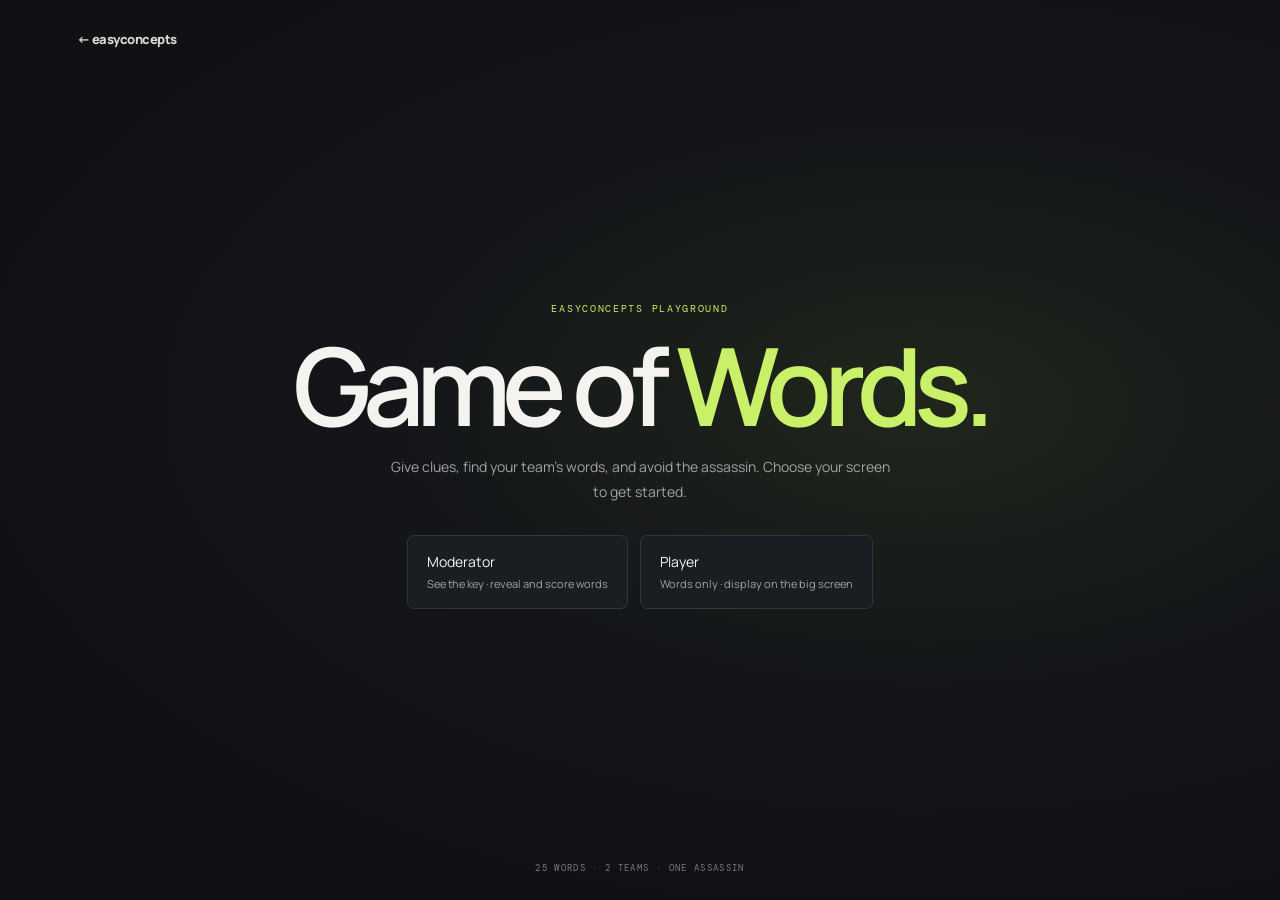
==== games/codewords/index.html @ 64532632 "Create modular Easyconcepts website and Games section" ====
<!doctype html>
<html lang="en">
<head>
  <meta charset="utf-8">
  <meta name="viewport" content="width=device-width, initial-scale=1">
  <meta name="theme-color" content="#101114">
  <meta name="description" content="Play Game of Words, a team word-guessing game by Easyconcepts.">
  <title>Game of Words — Easyconcepts</title>
  <link rel="stylesheet" href="../../css/styles.css">
  <link rel="stylesheet" href="../../css/game.css">
</head>
<body class="game-page player">
  <main class="game-shell">
    <section id="chooser" class="game-overlay">
      <a class="game-brand" href="../../">← easyconcepts</a>
      <div class="chooser-content"><p class="game-kicker">EASYCONCEPTS PLAYGROUND</p><h1>Game of <span>Words.</span></h1><p class="game-intro">Give clues, find your team’s words, and avoid the assassin. Choose your screen to get started.</p>
        <div class="role-choices"><button class="role-choice" data-role="moderator">Moderator <small>See the key · reveal and score words</small></button><button class="role-choice" data-role="player">Player <small>Words only · display on the big screen</small></button></div>
      </div>
      <span class="game-footnote">25 WORDS · 2 TEAMS · ONE ASSASSIN</span>
    </section>
    <section id="app" class="game-app" hidden>
      <header class="game-header">
        <a class="game-brand" href="../../">e<span>.</span> easyconcepts</a>
        <div id="team1" class="score-team team-one"><span>TEAM 1</span><strong id="s1">0</strong></div>
        <div class="game-status"><div id="status" aria-live="polite">&nbsp;</div><div id="target"></div></div>
        <div id="team2" class="score-team team-two"><span>TEAM 2</span><strong id="s2">0</strong></div>
        <a class="home-link" href="../../">Back to site ↗</a>
      </header>
      <main id="grid" class="word-grid" aria-label="Game board"></main>
      <footer id="controls" class="game-controls" hidden>
        <label for="listSel">Word list</label><select id="listSel"></select>
        <button id="newGame" class="game-button button-accent">New game</button><button id="openPlayer" class="game-button">Open player screen</button>
        <span class="controls-spacer"></span><span id="remaining" class="remaining"></span>
      </footer>
    </section>
    <section id="assassinModal" class="game-overlay modal-overlay" hidden>
      <div class="assassin-dialog"><span class="assassin-mark">!</span><p class="game-kicker">DANGER REVEALED</p><h2>Assassin!</h2><p>Which team is playing? That team loses 20 points and the target drops to 80.</p><div class="role-choices"><button class="role-choice team-pick" data-team="1">Team 1</button><button class="role-choice team-pick" data-team="2">Team 2</button></div></div>
    </section>
  </main>
  <script type="module" src="../../js/game.js"></script>
</body>
</html>
---- css/styles.css ----
@import url('https://fonts.googleapis.com/css2?family=DM+Mono:wght@400;500&family=Manrope:wght@400;500;600;700;800&display=swap');
:root{color-scheme:dark;--bg:#101114;--panel:#17191e;--panel-2:#1d2026;--line:#2b2e35;--ink:#f4f3ef;--muted:#a2a3a5;--dim:#777a80;--lime:#c8f169;--blue:#77c7ed;--gold:#ffbf54;--red:#f17878;--mono:'DM Mono',monospace;--sans:'Manrope',system-ui,sans-serif}
*{box-sizing:border-box}html{scroll-behavior:smooth;scroll-padding-top:90px}body{margin:0;background:var(--bg);color:var(--ink);font-family:var(--sans);font-size:16px;line-height:1.55}a{color:inherit;text-decoration:none}button,select{font:inherit}::selection{background:var(--lime);color:#101114}.site-header{height:78px;padding:0 clamp(20px,7vw,112px);display:flex;align-items:center;justify-content:space-between;border-bottom:1px solid #ffffff0d;position:sticky;top:0;z-index:10;background:#101114eF;backdrop-filter:blur(16px)}.brand{display:inline-flex;align-items:center;gap:10px;font-weight:800;letter-spacing:-.04em}.brand-mark{display:grid;place-items:center;width:34px;height:34px;border-radius:10px;background:var(--lime);color:#12140f;font-size:23px;line-height:1;font-weight:800}.brand-mark span{color:#718c38}.site-nav{display:flex;gap:36px;font-size:13px;color:var(--muted)}.site-nav a:hover,.text-link:hover{color:var(--lime)}.header-cta{font-size:13px;font-weight:700;border:1px solid var(--line);border-radius:100px;padding:10px 16px}.header-cta span{color:var(--lime);margin-left:8px}.section-wrap{padding-left:clamp(22px,10vw,160px);padding-right:clamp(22px,10vw,160px)}.hero{min-height:665px;display:grid;grid-template-columns:1.1fr .9fr;align-items:center;position:relative;padding-top:74px;padding-bottom:100px;overflow:hidden}.eyebrow{font:11px/1.5 var(--mono);letter-spacing:.13em;color:var(--muted);margin:0 0 22px}.status-dot{display:inline-block;width:7px;height:7px;border-radius:50%;background:var(--lime);box-shadow:0 0 12px #c8f16988;margin-right:8px;vertical-align:1px}.hero h1{font-size:clamp(56px,8.4vw,112px);line-height:.98;letter-spacing:-.075em;margin:0;font-weight:600}.accent-text{color:var(--lime)}.hero-description{max-width:510px;margin:27px 0 28px;color:var(--muted);font-size:16px;line-height:1.8}.hero-actions{display:flex;align-items:center;gap:24px}.button{display:inline-flex;align-items:center;gap:15px;padding:13px 18px;border-radius:6px;font-size:13px;font-weight:800;transition:transform .2s,background .2s}.button:hover{transform:translateY(-2px)}.button-primary{background:var(--lime);color:#16190f}.button-primary:hover{background:#d7ff83}.text-link{font-size:13px;font-weight:700}.text-link span{color:var(--lime);margin-left:6px}.hero-art{width:min(39vw,460px);aspect-ratio:1;justify-self:end;position:relative;display:grid;place-items:center}.orbit{position:absolute;border:1px solid #ffffff17;border-radius:50%;transform:rotate(-25deg)}.orbit-one{width:93%;height:59%}.orbit-two{width:68%;height:100%;transform:rotate(36deg)}.orbit-three{width:94%;height:94%;border-style:dashed;opacity:.5}.art-core{width:38%;aspect-ratio:1;border-radius:36% 64% 58% 42% / 43% 41% 59% 57%;background:var(--lime);color:#1b2012;display:flex;flex-direction:column;justify-content:center;align-items:center;transform:rotate(-12deg);box-shadow:0 0 90px #c8f16930}.art-core span{font-size:clamp(20px,3vw,34px);font-weight:800;letter-spacing:-.08em}.art-core strong{font:22px var(--mono);margin-top:5px}.art-label{position:absolute;font:10px var(--mono);letter-spacing:.12em;color:var(--muted)}.label-one{top:12%;left:17%}.label-two{right:1%;top:48%}.label-three{bottom:8%;left:35%}.art-star{position:absolute;color:var(--lime);font-size:22px}.star-one{right:18%;top:12%}.star-two{left:6%;bottom:28%;font-size:14px}.star-three{right:13%;bottom:18%;font-size:12px;color:var(--blue)}.scroll-note{position:absolute;bottom:31px;left:clamp(22px,10vw,160px);font:9px var(--mono);letter-spacing:.12em;color:var(--dim);display:flex;align-items:center;gap:10px}.scroll-note span{height:30px;width:1px;background:var(--lime)}.intro-section{border-top:1px solid #ffffff12;padding-top:100px;padding-bottom:115px}.intro-grid{display:grid;grid-template-columns:1.4fr .6fr;gap:70px;align-items:end}.intro-grid h2,.section-heading h2{font-size:clamp(32px,4.2vw,55px);line-height:1.12;letter-spacing:-.055em;font-weight:600;margin:0}.muted-text{color:#666a70}.intro-grid>p,.section-heading>p{color:var(--muted);font-size:14px;line-height:1.85;margin:0 0 4px;max-width:360px}.work-section{padding-top:90px;padding-bottom:110px;background:#15171a}.section-heading{display:flex;align-items:end;justify-content:space-between;gap:30px;margin-bottom:43px}.section-heading .eyebrow{margin-bottom:16px}.work-grid{display:grid;grid-template-columns:repeat(3,1fr);gap:14px}.work-card{position:relative;min-height:270px;padding:24px;border:1px solid var(--line);background:var(--bg);border-radius:8px;transition:border-color .2s,transform .2s}.work-card:hover{border-color:#c8f16970;transform:translateY(-4px)}.card-index{font:10px var(--mono);letter-spacing:.1em;color:var(--dim)}.work-icon{width:46px;height:46px;border-radius:12px;display:grid;place-items:center;margin-top:27px;font-size:23px}.icon-spark{color:var(--lime);background:#c8f16915}.icon-shape{color:var(--blue);background:#77c7ed15}.icon-play{color:var(--gold);background:#ffbf5415}.work-card h3{margin:22px 0 8px;font-size:17px;letter-spacing:-.03em}.work-card p{max-width:290px;margin:0;color:var(--muted);font-size:12px;line-height:1.8}.card-arrow{position:absolute;right:22px;top:20px;color:var(--dim)}.games-section{padding-top:112px;padding-bottom:118px}.game-feature{display:grid;grid-template-columns:1fr 1fr;border:1px solid var(--line);border-radius:10px;overflow:hidden;background:var(--panel)}.game-preview{min-height:340px;padding:22px;background:radial-gradient(ellipse at 50% 45%,#27302a 0%,#191c1c 48%,#15171a 100%);display:flex;flex-direction:column;justify-content:center;gap:20px}.preview-top{position:absolute;align-self:flex-start;display:flex;gap:5px;transform:translateY(-140px)}.preview-top span{width:6px;height:6px;border-radius:50%;background:#656a6c}.preview-score{display:flex;justify-content:space-between;align-items:center;max-width:450px;width:100%;margin:auto auto 0;font:8px var(--mono);color:var(--muted)}.preview-score b{display:flex;flex-direction:column;gap:4px}.preview-score b:first-child strong{color:var(--gold);font-size:16px}.preview-score b:last-child{text-align:right}.preview-score b:last-child strong{color:var(--blue);font-size:16px}.preview-score i{font-style:normal;color:var(--lime);letter-spacing:.12em}.preview-grid{display:grid;grid-template-columns:repeat(3,1fr);gap:7px;max-width:450px;width:100%;margin:0 auto auto}.preview-grid span{min-height:48px;display:grid;place-items:center;border:1px solid #34383b;border-radius:4px;background:#202326;color:#e8e8e2;font:9px var(--mono);letter-spacing:.06em}.preview-grid .tile-blue{background:#397c94;color:#0d1b20;border-color:#70c7e9}.preview-grid .tile-gold{background:#b18a37;color:#20190b;border-color:#ffd36b}.preview-grid .tile-red{background:#9e4b4b;color:#210e0e;border-color:#e57676}.game-info{padding:clamp(28px,5vw,60px);align-self:center}.game-info .eyebrow{font-size:9px;color:var(--lime)}.game-info h3{font-size:clamp(30px,4vw,44px);letter-spacing:-.06em;margin:0 0 14px}.game-info>p:not(.eyebrow){color:var(--muted);font-size:13px;line-height:1.9;max-width:430px}.game-tags{display:flex;gap:7px;flex-wrap:wrap;margin:23px 0 27px}.game-tags span{font:9px var(--mono);color:#b4b7b1;padding:7px 9px;border:1px solid var(--line);border-radius:4px}.coming-soon{margin-top:23px;color:var(--dim);font-size:11px}.contact-section{padding-top:100px;padding-bottom:105px;background:var(--lime);color:#171a12}.contact-section .eyebrow{color:#485237}.contact-section h2{font-size:clamp(52px,8vw,95px);line-height:.98;letter-spacing:-.075em;margin:0 0 28px}.contact-section .accent-text{color:#758e3b}.button-light{background:#171a12;color:#f5f4ed}.button-light:hover{background:#303625}.site-footer{min-height:104px;padding:22px clamp(22px,10vw,160px);display:flex;align-items:center;justify-content:space-between;gap:20px;color:var(--dim);font-size:10px}.site-footer .brand{color:var(--ink);font-size:13px}.site-footer .brand-mark{width:28px;height:28px;font-size:19px}.site-footer p{margin:0}.site-footer>span{font-family:var(--mono)}
@media(max-width:800px){.hero{min-height:auto;grid-template-columns:1fr;padding-top:90px;padding-bottom:105px}.hero-art{position:absolute;width:43vw;right:4vw;top:100px;opacity:.58;z-index:-1}.hero-copy{max-width:590px}.hero-description{max-width:440px}.intro-grid{grid-template-columns:1fr;gap:22px}.intro-grid>p{max-width:530px}.work-grid{grid-template-columns:1fr}.work-card{min-height:220px}.work-icon{margin-top:20px}.game-feature{grid-template-columns:1fr}.game-preview{min-height:300px}.section-heading{align-items:flex-start;flex-direction:column}.section-heading>p br{display:none}}@media(max-width:560px){.site-header{height:66px;padding:0 18px}.site-nav{gap:14px;font-size:11px}.site-nav a:nth-child(2){display:none}.brand{gap:7px;font-size:13px}.brand-mark{width:29px;height:29px;font-size:20px}.header-cta{font-size:11px;padding:8px 11px}.hero{padding-top:78px}.hero h1{font-size:clamp(58px,15vw,80px)}.hero-art{width:57vw;right:-5vw;top:110px;opacity:.32}.hero-description{font-size:14px;max-width:95%}.hero-actions{gap:16px;flex-wrap:wrap}.button{font-size:11px}.text-link{font-size:11px}.intro-section,.work-section,.games-section{padding-top:75px;padding-bottom:80px}.intro-grid h2,.section-heading h2{font-size:34px}.work-card{min-height:220px}.game-preview{min-height:260px}.preview-grid span{min-height:40px;font-size:8px}.preview-score{font-size:7px}.game-info{padding:28px 22px}.contact-section{padding-top:75px;padding-bottom:80px}.contact-section h2{font-size:64px}.site-footer{align-items:flex-start;flex-direction:column;padding:25px 22px;gap:12px}.scroll-note{left:22px}}
---- css/game.css ----
/* Shared styles for the Game of Words application. */
body.game-page{--bg:#101114;--panel:#191c22;--line:#30343b;--ink:#f4f3ef;--muted:#a2a3a5;--dim:#777a80;--lime:#c8f169;--blue:#77c7ed;--gold:#ffbf54;--red:#f17878;min-height:100%;height:100dvh;overflow:hidden;background:var(--bg);color:var(--ink);font:14px/1.4 'Manrope',system-ui,sans-serif}.game-page *{box-sizing:border-box}.game-page button,.game-page select{font:inherit}.game-page [hidden]{display:none!important}.game-shell{height:100%;min-height:0}.game-app{height:100%;display:flex;flex-direction:column}.game-overlay{position:fixed;inset:0;z-index:20;display:flex;flex-direction:column;align-items:center;justify-content:center;padding:24px;background:radial-gradient(ellipse at 72% 45%,#20261c 0%,#131519 42%,#101114 75%)}.game-brand{font-size:13px;font-weight:800;letter-spacing:-.04em;color:#d9dad5}.game-brand span{color:var(--lime)}#chooser>.game-brand{position:absolute;top:30px;left:clamp(22px,6vw,90px)}.chooser-content{width:min(760px,100%);text-align:center}.game-kicker{font:10px/1.5 'DM Mono',monospace;letter-spacing:.17em;color:var(--lime)}.chooser-content h1{font-size:clamp(54px,10vw,108px);line-height:.96;letter-spacing:-.075em;margin:17px 0;font-weight:600}.chooser-content h1 span{color:var(--lime)}.game-intro{max-width:510px;margin:0 auto 30px;color:var(--muted);line-height:1.8}.role-choices{display:flex;justify-content:center;gap:12px;flex-wrap:wrap}.role-choice{min-width:220px;padding:16px 19px;border:1px solid var(--line);border-radius:7px;background:#1a1d21;color:var(--ink);text-align:left;font-weight:750;cursor:pointer;transition:border-color .2s,transform .2s}.role-choice:hover{border-color:var(--lime);transform:translateY(-2px)}.role-choice small{display:block;margin-top:5px;color:var(--muted);font-size:11px;font-weight:400}.game-footnote{position:absolute;bottom:26px;font:9px 'DM Mono',monospace;letter-spacing:.15em;color:var(--dim)}.game-header{height:74px;display:flex;align-items:center;gap:clamp(10px,2vw,30px);padding:0 clamp(12px,3vw,42px);border-bottom:1px solid var(--line);flex:0 0 auto}.game-header>.game-brand{flex:0 0 auto}.score-team{display:flex;align-items:baseline;gap:9px;white-space:nowrap}.score-team span{font:9px 'DM Mono',monospace;letter-spacing:.1em;color:var(--muted)}.score-team strong{font-size:clamp(20px,4vh,30px);font-variant-numeric:tabular-nums}.team-one strong{color:var(--gold)}.team-two strong{color:var(--blue)}.game-status{flex:1;min-width:0;text-align:center;color:var(--muted);font-size:12px}.game-status #status.alert{color:#ff8585;font-weight:800}.game-status #target{font:9px 'DM Mono',monospace;color:var(--dim);margin-top:3px}.home-link{font-size:10px;color:var(--muted);white-space:nowrap}.home-link:hover{color:var(--lime)}.word-grid{flex:1;min-height:0;display:grid;grid-template-columns:repeat(5,minmax(0,1fr));grid-template-rows:repeat(5,minmax(0,1fr));gap:clamp(5px,1vw,12px);padding:clamp(8px,1.5vw,18px)}.word-cell{position:relative;display:flex;align-items:center;justify-content:center;overflow:hidden;padding:clamp(4px,1vw,12px);border:1px solid #30343b;border-radius:7px;background:var(--panel);color:var(--ink);text-align:center;font-size:clamp(11px,min(2.6vw,4.5vh),36px);font-weight:750;line-height:1.12;overflow-wrap:anywhere;user-select:none;transition:transform .12s,border-color .12s,background .12s}.word-cell.word-medium .word{font-size:.82em}.word-cell.word-long .word{font-size:.67em}.word-cell.word-extra-long .word{font-size:.52em}.moderator .word-cell{cursor:pointer}.moderator .word-cell:not(:disabled):hover{transform:translateY(-2px);border-color:#e2e5df}.word-cell:focus-visible{outline:2px solid var(--lime);outline-offset:2px}.word-cell .word-tag{position:absolute;left:7px;top:5px;font:8px 'DM Mono',monospace;letter-spacing:.08em;text-transform:uppercase;opacity:.8}.player .word-tag{display:none}.moderator .word-cell.key-t1{background:#47390f;border-color:var(--gold);color:#ffe0a2}.moderator .word-cell.key-t2{background:#153747;border-color:var(--blue);color:#c6edff}.moderator .word-cell.key-assassin{background:#4b2020;border-color:var(--red);color:#ffd0d0}.moderator .word-cell.key-neutral{background:#24272d;border-color:#454a53;color:#c3c6cd}.word-cell.revealed{font-weight:800}.word-cell.revealed.key-t1{background:var(--gold);border-color:var(--gold);color:#211800}.word-cell.revealed.key-t2{background:var(--blue);border-color:var(--blue);color:#071b24}.word-cell.revealed.key-assassin{background:var(--red);border-color:var(--red);color:#250707}.word-cell.revealed.key-neutral{background:#858b95;border-color:#858b95;color:#15171b}.moderator .word-cell.revealed{opacity:.57}.word-cell.revealed .word{text-decoration:line-through;text-decoration-thickness:2px}.game-controls{display:flex;align-items:center;gap:8px;flex-wrap:wrap;min-height:58px;padding:8px clamp(10px,2vw,24px);border-top:1px solid var(--line);flex:0 0 auto}.game-controls label{font:9px 'DM Mono',monospace;letter-spacing:.08em;color:var(--muted)}.game-controls select,.game-button{border:1px solid var(--line);border-radius:5px;background:#1b1e23;color:var(--ink);padding:8px 11px;font-size:11px;cursor:pointer}.game-controls select{min-width:160px}.game-controls select:disabled{opacity:.55}.game-button:hover,.game-controls select:hover{border-color:var(--lime)}.game-button.button-accent{background:var(--lime);border-color:var(--lime);color:#16190f;font-weight:800}.controls-spacer{flex:1}.remaining{font:9px 'DM Mono',monospace;color:var(--muted)}.modal-overlay{z-index:30;background:#08090be8}.assassin-dialog{width:min(430px,100%);padding:35px;border:1px solid #9a4848;border-radius:10px;background:#19191c;text-align:center;box-shadow:0 20px 100px #0009}.assassin-mark{display:grid;place-items:center;width:44px;height:44px;margin:0 auto 18px;border:1px solid var(--red);border-radius:50%;color:var(--red);font-size:24px;font-weight:700}.assassin-dialog h2{margin:8px 0;font-size:38px;letter-spacing:-.05em}.assassin-dialog>p:not(.game-kicker){color:var(--muted);line-height:1.7}.team-pick{min-width:120px;text-align:center}.team-pick:first-child{border-color:#947027;color:var(--gold)}.team-pick:last-child{border-color:#397e98;color:var(--blue)}@media(max-width:760px){.game-header{height:68px;gap:10px}.game-header>.game-brand{font-size:0}.game-header>.game-brand span{font-size:19px}.score-team{gap:5px}.score-team span{font-size:7px}.home-link{display:none}.word-grid{gap:5px;padding:6px}.word-cell{border-radius:5px}.word-cell .word-tag{font-size:6px;left:4px;top:4px}.game-controls{gap:5px}.game-controls select,.game-button{padding:7px;font-size:10px}.game-controls select{min-width:110px}.game-controls label{font-size:8px}}@media(max-width:430px){.score-team{flex-direction:column;gap:0;align-items:center}.score-team strong{font-size:18px}.game-status{font-size:10px}.game-header{padding:0 8px}.role-choice{min-width:min(100%,220px)}.assassin-dialog{padding:26px}}
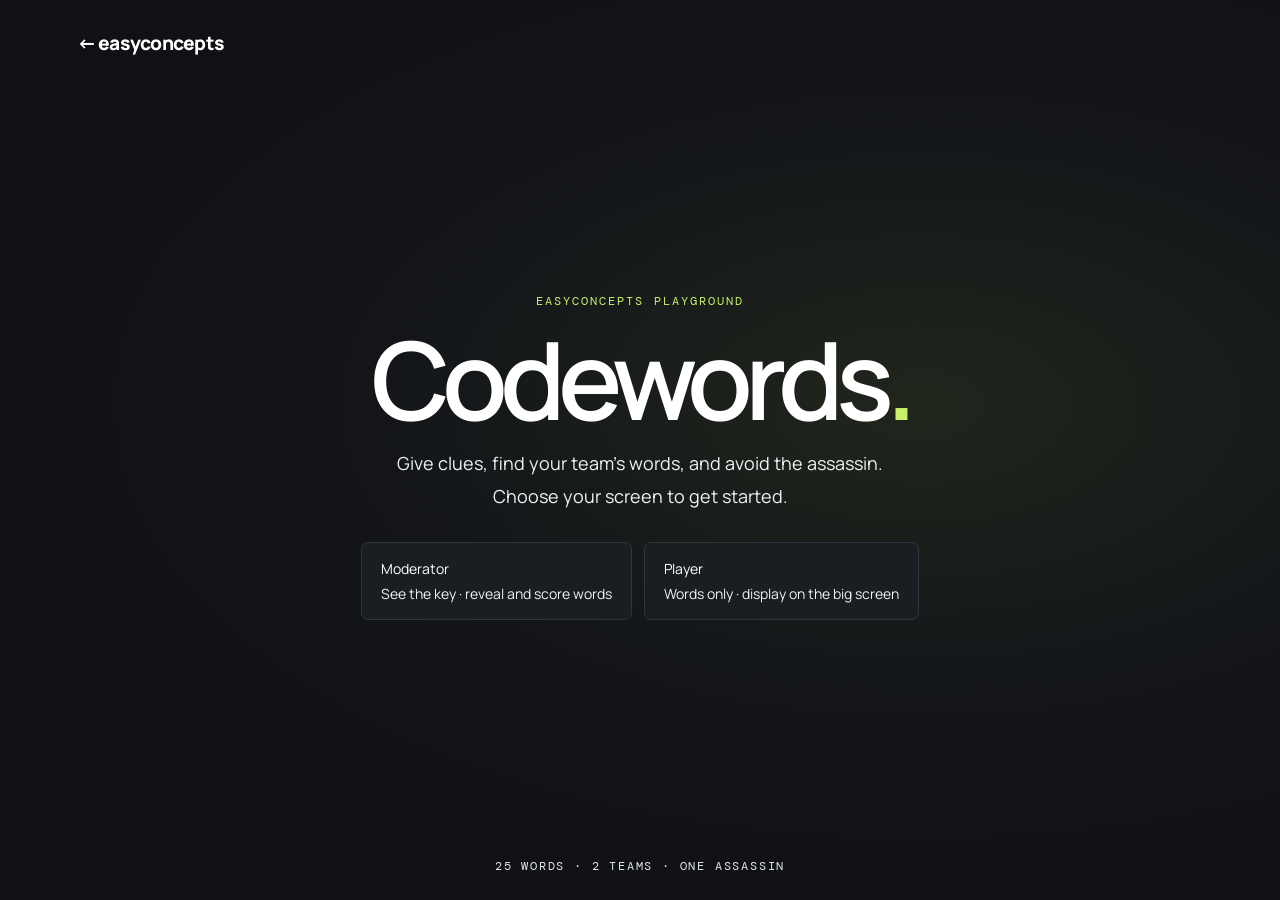
==== commit f030ed5e: "Rename game to Codewords and improve high-contrast readability" ====
--- a/games/codewords/index.html
+++ b/games/codewords/index.html
@@ -4,16 +4,17 @@
   <meta charset="utf-8">
   <meta name="viewport" content="width=device-width, initial-scale=1">
   <meta name="theme-color" content="#101114">
-  <meta name="description" content="Play Game of Words, a team word-guessing game by Easyconcepts.">
-  <title>Game of Words — Easyconcepts</title>
+  <meta name="description" content="Play Codewords, a team word-guessing game by Easyconcepts.">
+  <title>Codewords — Easyconcepts</title>
   <link rel="stylesheet" href="../../css/styles.css">
   <link rel="stylesheet" href="../../css/game.css">
+  <link rel="stylesheet" href="../../css/game-display.css">
 </head>
 <body class="game-page player">
   <main class="game-shell">
     <section id="chooser" class="game-overlay">
       <a class="game-brand" href="../../">← easyconcepts</a>
-      <div class="chooser-content"><p class="game-kicker">EASYCONCEPTS PLAYGROUND</p><h1>Game of <span>Words.</span></h1><p class="game-intro">Give clues, find your team’s words, and avoid the assassin. Choose your screen to get started.</p>
+      <div class="chooser-content"><p class="game-kicker">EASYCONCEPTS PLAYGROUND</p><h1>Codewords<span>.</span></h1><p class="game-intro">Give clues, find your team’s words, and avoid the assassin. Choose your screen to get started.</p>
         <div class="role-choices"><button class="role-choice" data-role="moderator">Moderator <small>See the key · reveal and score words</small></button><button class="role-choice" data-role="player">Player <small>Words only · display on the big screen</small></button></div>
       </div>
       <span class="game-footnote">25 WORDS · 2 TEAMS · ONE ASSASSIN</span>
@@ -26,7 +27,7 @@
         <div id="team2" class="score-team team-two"><span>TEAM 2</span><strong id="s2">0</strong></div>
         <a class="home-link" href="../../">Back to site ↗</a>
       </header>
-      <main id="grid" class="word-grid" aria-label="Game board"></main>
+      <main id="grid" class="word-grid" aria-label="Codewords game board"></main>
       <footer id="controls" class="game-controls" hidden>
         <label for="listSel">Word list</label><select id="listSel"></select>
         <button id="newGame" class="game-button button-accent">New game</button><button id="openPlayer" class="game-button">Open player screen</button>
--- a/css/game-display.css
+++ b/css/game-display.css
@@ -0,0 +1,27 @@
+/* Projection-first typography: enlarged board, scoring and controls with high contrast. */
+body.game-page{--muted:#f0f2f4;--dim:#d2d6da;--ink:#fff;color:#fff}
+.game-header{min-height:clamp(82px,11vh,132px);height:auto;padding-top:10px;padding-bottom:10px;gap:clamp(12px,2.4vw,36px)}
+.game-brand,.home-link{font-size:clamp(14px,1.5vw,22px);color:#fff}
+.score-team span{font-size:clamp(12px,1.45vw,21px);color:#fff}
+.score-team strong{font-size:clamp(34px,6vh,64px)}
+.game-status{font-size:clamp(16px,2vw,28px);color:#fff}
+.game-status #target{font-size:clamp(12px,1.35vw,19px);color:#e1e4e7}
+.word-grid{gap:clamp(8px,1.1vw,18px);padding:clamp(12px,2vw,28px)}
+.word-cell{font-size:clamp(22px,min(3.2vw,6vh),64px);padding:clamp(8px,1.2vw,18px);border-radius:10px;color:#fff}
+.word-cell.word-medium .word{font-size:.88em}.word-cell.word-long .word{font-size:.74em}.word-cell.word-extra-long .word{font-size:.62em}
+.word-cell .word-tag{font-size:clamp(10px,1.1vw,16px);left:clamp(7px,1vw,14px);top:clamp(6px,.8vw,12px)}
+.player .word-cell{font-weight:800;text-shadow:0 1px 2px #0005}
+.game-controls{min-height:76px;padding:12px clamp(14px,2vw,28px);gap:12px}
+.game-controls label,.remaining{font-size:clamp(12px,1.2vw,17px);color:#fff}
+.game-controls select,.game-button{font-size:clamp(13px,1.3vw,18px);padding:11px 15px;color:#fff}
+.game-controls .button-accent{color:#111}
+.game-controls select{min-width:clamp(180px,20vw,300px)}
+.role-choice{font-size:18px}.role-choice small{font-size:14px;color:#f0f2f4}
+.game-intro{font-size:18px;color:#f0f2f4}
+.game-footnote,.game-kicker{font-size:12px;color:#e5e8eb}
+.game-kicker{color:var(--lime)}
+.assassin-dialog>p:not(.game-kicker){font-size:18px;color:#f0f2f4}
+.team-pick{font-size:18px}
+@media(max-width:760px){.game-header{min-height:72px;gap:8px;padding:7px}.game-header>.game-brand{font-size:0}.game-header>.game-brand span{font-size:19px}.score-team span{font-size:9px}.score-team strong{font-size:clamp(22px,6vw,32px)}.game-status{font-size:clamp(11px,3vw,15px)}.game-status #target{font-size:10px}.word-grid{gap:5px;padding:6px}.word-cell{font-size:clamp(15px,min(4vw,3.8vh),26px);padding:4px;border-radius:5px}.word-cell.word-medium .word{font-size:.84em}.word-cell.word-long .word{font-size:.72em}.word-cell.word-extra-long .word{font-size:.58em}.word-cell .word-tag{font-size:7px;left:4px;top:3px}.game-controls{gap:6px;min-height:60px;padding:7px}.game-controls label,.remaining{font-size:10px}.game-controls select,.game-button{font-size:11px;padding:7px}.game-controls select{min-width:110px}.game-brand{font-size:0}}
+@media(max-width:430px){.score-team strong{font-size:20px}.game-status{font-size:10px}.game-header{min-height:62px}.word-cell{font-size:clamp(13px,3.8vw,17px)}}
+@media(min-width:1200px) and (min-height:700px){.word-cell{font-size:clamp(32px,min(3.5vw,6.2vh),72px)}.game-header{min-height:100px}}
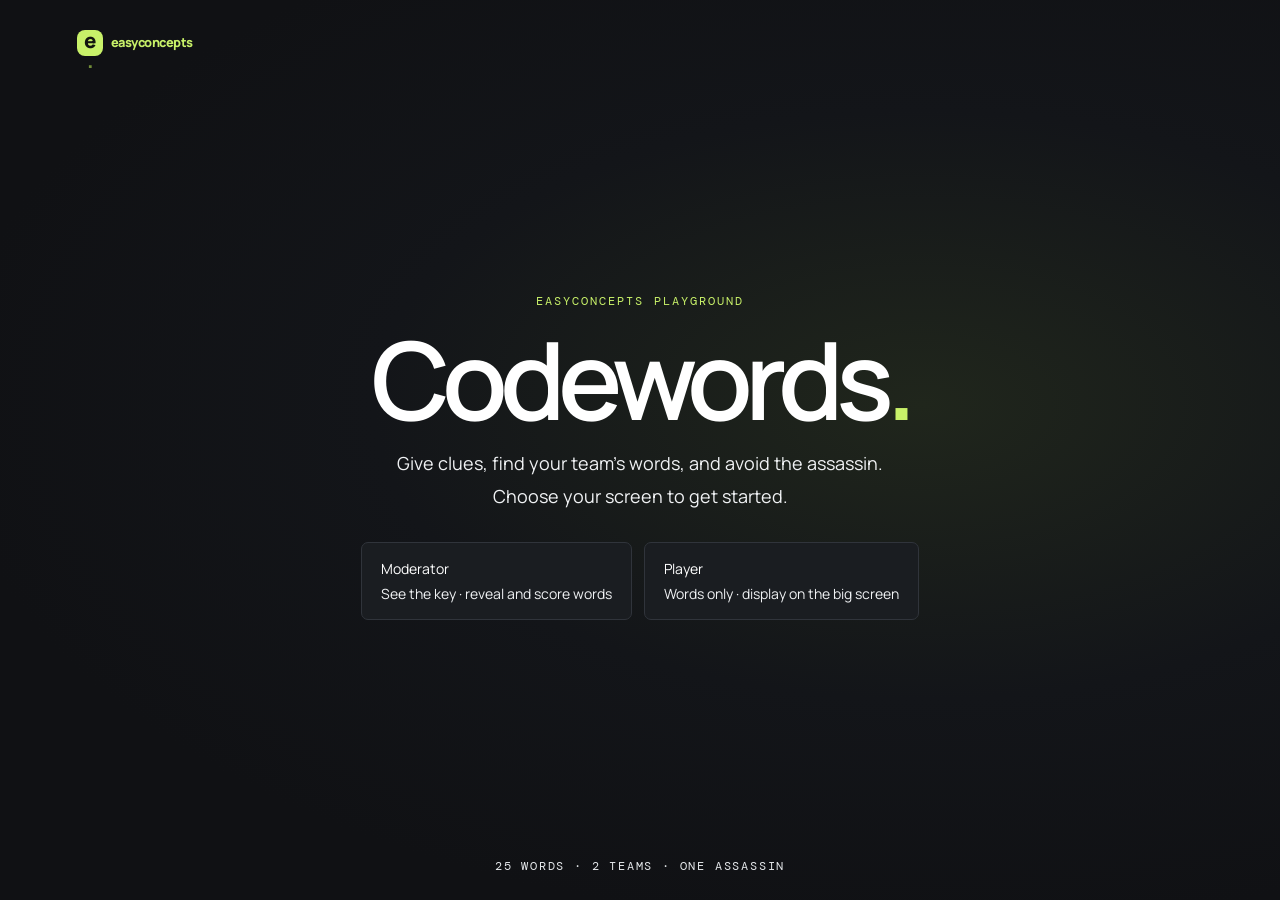
==== commit 94490c22: "Enlarge Codewords team labels and long words; unify Easyconcepts logo" ====
--- a/games/codewords/index.html
+++ b/games/codewords/index.html
@@ -9,11 +9,13 @@
   <link rel="stylesheet" href="../../css/styles.css">
   <link rel="stylesheet" href="../../css/game.css">
   <link rel="stylesheet" href="../../css/game-display.css">
+  <link rel="stylesheet" href="../../css/game-projector.css">
+  <link rel="stylesheet" href="../../css/game-refinements.css">
 </head>
 <body class="game-page player">
   <main class="game-shell">
     <section id="chooser" class="game-overlay">
-      <a class="game-brand" href="../../">← easyconcepts</a>
+      <a class="game-brand game-brand-home" href="../../" aria-label="Easyconcepts home"><span class="brand-mark">e<span>.</span></span><span>easyconcepts</span></a>
       <div class="chooser-content"><p class="game-kicker">EASYCONCEPTS PLAYGROUND</p><h1>Codewords<span>.</span></h1><p class="game-intro">Give clues, find your team’s words, and avoid the assassin. Choose your screen to get started.</p>
         <div class="role-choices"><button class="role-choice" data-role="moderator">Moderator <small>See the key · reveal and score words</small></button><button class="role-choice" data-role="player">Player <small>Words only · display on the big screen</small></button></div>
       </div>
@@ -21,7 +23,7 @@
     </section>
     <section id="app" class="game-app" hidden>
       <header class="game-header">
-        <a class="game-brand" href="../../">e<span>.</span> easyconcepts</a>
+        <a class="game-brand" href="../../" aria-label="Easyconcepts home"><span class="brand-mark">e<span>.</span></span><span>easyconcepts</span></a>
         <div id="team1" class="score-team team-one"><span>TEAM 1</span><strong id="s1">0</strong></div>
         <div class="game-status"><div id="status" aria-live="polite">&nbsp;</div><div id="target"></div></div>
         <div id="team2" class="score-team team-two"><span>TEAM 2</span><strong id="s2">0</strong></div>
--- a/css/game-projector.css
+++ b/css/game-projector.css
@@ -0,0 +1,50 @@
+/* Balance compact game chrome with a large, projection-first 5x5 board. */
+body.game-page{--muted:#f0f2f4;--dim:#e0e3e7;--ink:#fff;color:#fff}
+.game-header{height:clamp(72px,8vh,94px);min-height:0;flex:0 0 auto;padding:8px clamp(14px,2.5vw,36px);gap:clamp(10px,1.8vw,26px)}
+.game-header>.game-brand{font-size:clamp(12px,1vw,15px);white-space:nowrap}
+.game-header>.game-brand span{font-size:inherit}
+.score-team{gap:7px}
+.score-team span{font-size:clamp(10px,.9vw,13px);color:#fff}
+.score-team strong{font-size:clamp(24px,3.8vh,42px)}
+.game-status{font-size:clamp(12px,1.15vw,16px);color:#fff;line-height:1.25}
+.game-status #target{font-size:clamp(10px,.9vw,13px);color:#e0e3e7;margin-top:3px}
+.home-link{font-size:clamp(11px,.95vw,14px);color:#fff;white-space:nowrap}
+.word-grid{gap:clamp(7px,.8vw,13px);padding:clamp(9px,1.1vw,18px)}
+.word-cell{font-size:clamp(24px,min(3.2vw,6.2vh),72px);padding:clamp(8px,1vw,16px);border-radius:8px;color:#fff}
+.word-cell.word-medium .word{font-size:.84em}
+.word-cell.word-long .word{font-size:.7em}
+.word-cell.word-extra-long .word{font-size:.58em}
+.word-cell .word-tag{font-size:clamp(9px,.85vw,13px);left:clamp(6px,.75vw,12px);top:clamp(5px,.6vw,10px)}
+.player .word-cell{font-weight:750;text-shadow:0 1px 2px #0005}
+.game-controls{min-height:58px;padding:7px clamp(12px,1.7vw,24px);gap:9px}
+.game-controls label,.remaining{font-size:clamp(10px,.85vw,13px);color:#fff}
+.game-controls select,.game-button{font-size:clamp(11px,.9vw,14px);padding:8px 11px;color:#fff}
+.game-controls select{min-width:clamp(150px,17vw,250px)}
+.game-controls .button-accent{color:#111}
+@media(max-width:760px){
+ .game-header{height:64px;min-height:0;padding:5px 8px;gap:7px}
+ .game-header>.game-brand{font-size:0}
+ .game-header>.game-brand span{font-size:16px}
+ .score-team{gap:4px}
+ .score-team span{font-size:8px}
+ .score-team strong{font-size:clamp(20px,5vw,27px)}
+ .game-status{font-size:clamp(10px,2.5vw,13px)}
+ .game-status #target{font-size:9px}
+ .home-link{display:none}
+ .word-grid{gap:5px;padding:6px}
+ .word-cell{font-size:clamp(16px,min(4vw,4vh),29px);padding:4px;border-radius:5px}
+ .word-cell.word-medium .word{font-size:.82em}.word-cell.word-long .word{font-size:.68em}.word-cell.word-extra-long .word{font-size:.56em}
+ .word-cell .word-tag{font-size:6px;left:4px;top:3px}
+ .game-controls{min-height:54px;padding:5px;gap:5px}
+ .game-controls label,.remaining{font-size:9px}
+ .game-controls select,.game-button{font-size:10px;padding:6px}
+ .game-controls select{min-width:105px}
+}
+@media(max-width:430px){
+ .game-header{height:58px}
+ .score-team{flex-direction:column;align-items:center;gap:0}
+ .score-team strong{font-size:18px}
+ .game-status{font-size:9px}
+ .game-status #target{font-size:8px}
+ .word-cell{font-size:clamp(14px,3.8vw,17px)}
+}
--- a/css/game-refinements.css
+++ b/css/game-refinements.css
@@ -0,0 +1,16 @@
+/* Final display tuning: larger ownership labels and long words stay readable. */
+.game-page .game-brand{display:inline-flex;align-items:center;gap:8px;flex:0 0 auto;color:#fff;font-size:clamp(12px,1vw,15px);font-weight:800;letter-spacing:-.04em;white-space:nowrap}
+.game-page .game-brand .brand-mark{display:grid;place-items:center;width:clamp(26px,2vw,34px);height:clamp(26px,2vw,34px);border-radius:8px;background:var(--lime);color:#12140f;font-family:'Manrope',system-ui,sans-serif;font-size:clamp(18px,1.6vw,23px);line-height:1;font-weight:800}
+.game-page .game-brand .brand-mark span{color:#718c38;font-size:inherit}
+.game-page .score-team span{font-size:clamp(14px,1.25vw,19px);font-weight:700;letter-spacing:.08em;color:#fff}
+/* Ten-letter words such as Salamander keep the same large size as short words like Judge. */
+.game-page .word-cell.word-medium .word{font-size:1em}
+.game-page .word-cell.word-long .word{font-size:.88em}
+.game-page .word-cell.word-extra-long .word{font-size:.74em}
+.game-page .word-cell .word-tag{font-size:clamp(11px,1vw,15px);font-weight:700}
+.game-page .game-brand-home{position:absolute;top:clamp(20px,4vh,36px);left:clamp(22px,6vw,90px)}
+@media(max-width:760px){
+  .game-page .game-header>.game-brand{font-size:0}
+  .game-page .game-header>.game-brand .brand-mark{width:28px;height:28px;font-size:19px}
+  .game-page .score-team span{font-size:clamp(9px,2vw,12px)}
+}
